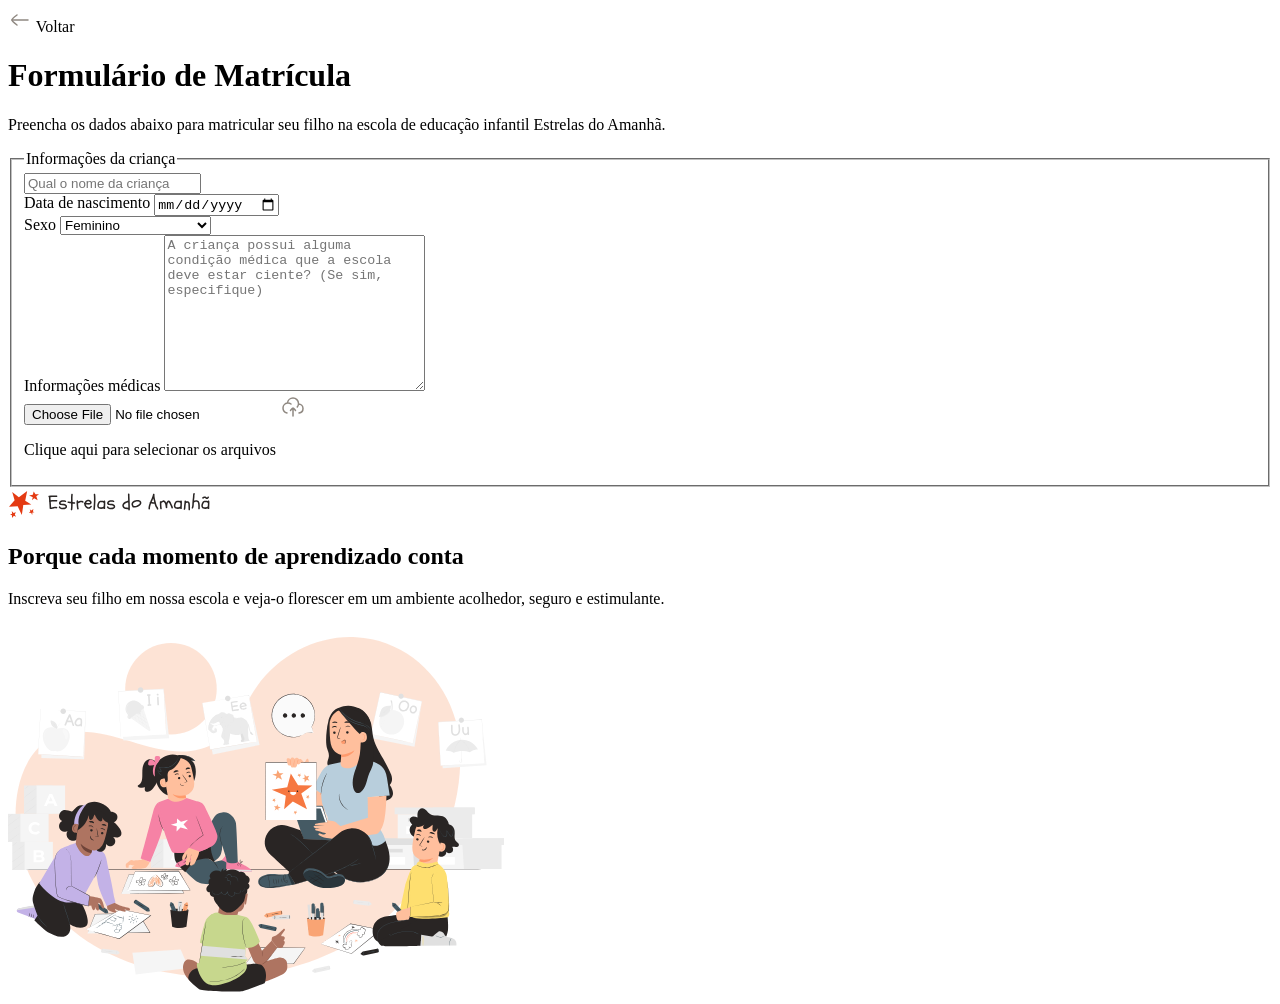
==== index.html @ d5868519 "Configurando os inputs data e select" ====
<!DOCTYPE html>
<html lang="pt-br">
<head>

  <link rel="preconnect" href="https://fonts.googleapis.com">
  <link rel="preconnect" href="https://fonts.gstatic.com" crossorigin>
  <meta charset="UTF-8">
  <meta name="viewport" content="width=device-width, initial-scale=1.0">
  <title>Estrelas do Amanhã</title>

  <link rel="stylesheet" href="styles/index.css">
  <link href="https://fonts.googleapis.com/css2?family=Archivo:ital,wght@0,100..900;1,100..900&family=Poppins:ital,wght@0,100;0,200;0,300;0,400;0,500;0,600;0,700;0,800;0,900;1,100;1,200;1,300;1,400;1,500;1,600;1,700;1,800;1,900&display=swap" rel="stylesheet">
</head>
<body>
  <div id="app">
    <main>
      <div class="main-container">
        <div class="back">
          <img src="assets/icons/arrow-left-02.svg" alt="icone de voltar">
          <span>Voltar</span>
        </div>

        <h1>Formulário de Matrícula</h1>
        <p>Preencha os dados abaixo para matricular seu filho na escola de educação infantil Estrelas do Amanhã.</p>

        <form method="post" enctype="multipart/form-data">
          <fieldset class="child-info">
            <legend>Informações da criança</legend>

            <div class="input-wrapper">
              <label for="fullname"></label>
              <input 
              id="fullname" name="fullname"
              type="text" 
              placeholder="Qual o nome da criança">
            </div>

            <div class="input-wrapper">
              <label for="birth">Data de nascimento</label>
              <input type="date" id="birth" name="birth" lang="pt-BR">
            </div>

            <div class="select-wrapper">
              <label for="gender">Sexo</label>
              <select name="gender" id="gender">
                <option value="female">Feminino</option>
                <option value="male">Masculino</option>
                <option value="na">Prefiro não responder</option>
              </select>
            </div>

            <div class="textarea-wrapper">
              <label for="medical-info">Informações médicas</label>
              <textarea name="medical-info" id="medical-info" 
                cols="30" rows="10"
                placeholder="A criança possui alguma condição médica que a escola deve estar ciente? (Se sim, especifique)"
              ></textarea>
            </div>

            <div class="droparea-wrapper">
              <input type="file" id="birth-file" name="birth-file">
              <img src="assets/icons/cloud-upload.svg" alt="Simbolo de upload">
              <p>
                Clique aqui para selecionar os arquivos
              </p>
            </div>

          </fieldset>

      </div>
    </main>

    <aside>
      <div class="aside-container">
        <header>
          <img src="assets/images/logo.svg" alt="Logo instituição estrelas do amanhã">
          <h2>
            Porque cada momento de 
            <span>
              aprendizado
            </span>
             conta
          </h2>
          <p>Inscreva seu filho em nossa escola e veja-o florescer em um ambiente acolhedor, seguro e estimulante.</p>
        </header>
        <img src="assets/images/Illustration.svg" alt="Ilustração de uma professora ensinando crianças">
      </div>
    </aside>
  </div>
  
  
</body>
</html>
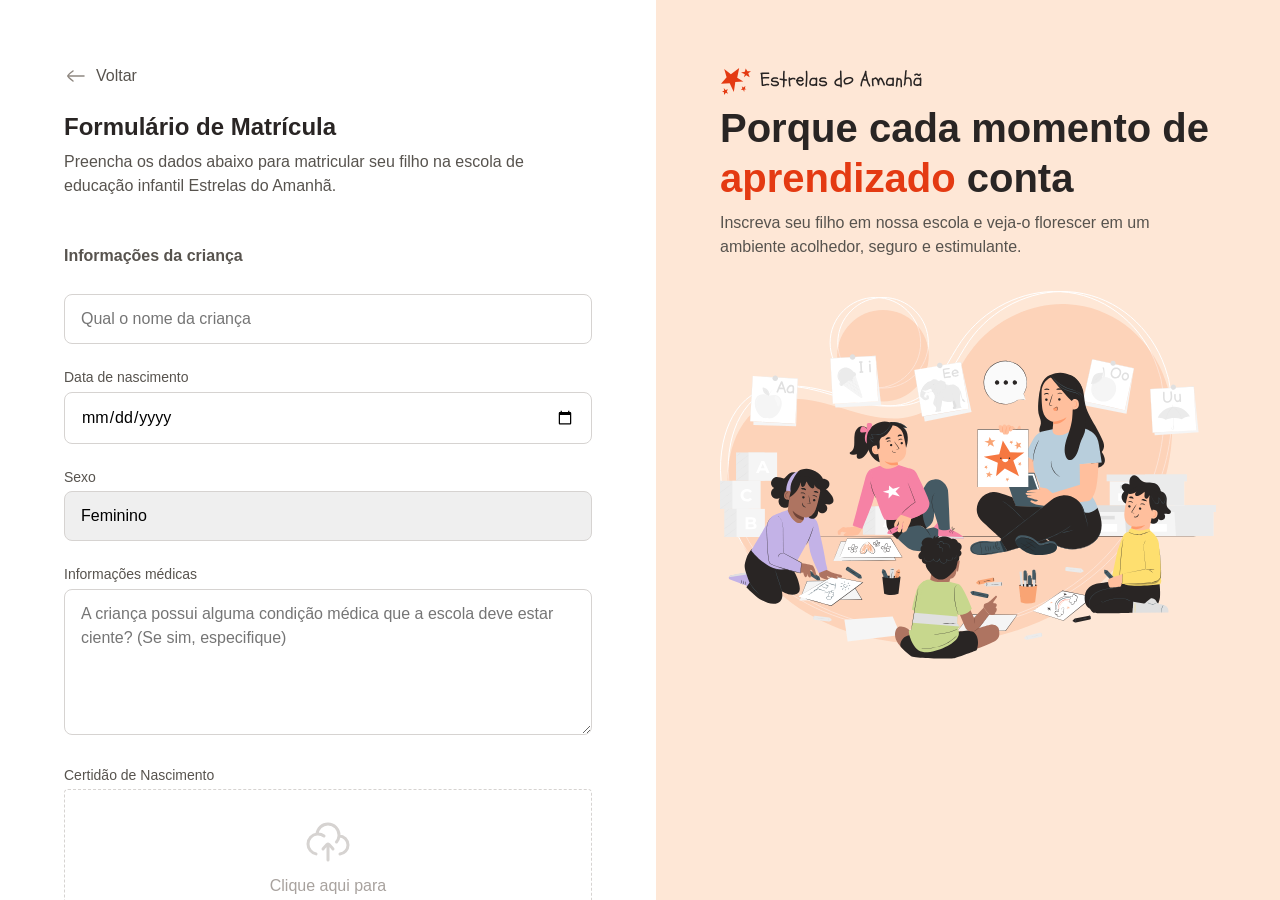
==== commit 0fe71c53: "Trabalhando no campo de envio de arquivos" ====
--- a/index.html
+++ b/index.html
@@ -52,17 +52,30 @@
             <div class="textarea-wrapper">
               <label for="medical-info">Informações médicas</label>
               <textarea name="medical-info" id="medical-info" 
-                cols="30" rows="10"
+                cols="30" rows="5"
                 placeholder="A criança possui alguma condição médica que a escola deve estar ciente? (Se sim, especifique)"
               ></textarea>
             </div>
 
             <div class="droparea-wrapper">
-              <input type="file" id="birth-file" name="birth-file">
-              <img src="assets/icons/cloud-upload.svg" alt="Simbolo de upload">
-              <p>
-                Clique aqui para selecionar os arquivos
-              </p>
+
+              <label for="birth-file">Certidão de Nascimento</label>
+
+              <div class="dropzone">
+                <input type="file" id="birth-file" name="birth-file">
+
+                <svg width="48" height="48" viewBox="0 0 48 48" fill="none" xmlns="http://www.w3.org/2000/svg">
+                  <path d="M34.9552 18.0221C34.97 18.022 34.985 18.022 35 18.022C39.9706 18.022 44 22.0588 44 27.0386C44 31.6796 40.5 35.5016 36 36M34.9552 18.0221C34.9848 17.6921 35 17.3579 35 17.0202C35 10.9339 30.0752 6 24 6C18.2465 6 13.5247 10.4253 13.0408 16.0638M34.9552 18.0221C34.7506 20.2952 33.8572 22.3692 32.4856 24.033M13.0408 16.0638C7.96796 16.5475 4 20.8278 4 26.0366C4 30.8834 7.43552 34.9264 12 35.8546M13.0408 16.0638C13.3565 16.0337 13.6765 16.0183 14 16.0183C16.2516 16.0183 18.3295 16.7639 20.001 18.022" stroke="#D6D3D1" stroke-width="3" stroke-linecap="round" stroke-linejoin="round"/>
+                  <path d="M24 26V42M24 26C22.5996 26 19.9831 29.9886 19 31M24 26C25.4004 26 28.017 29.9886 29 31" stroke="#D6D3D1" stroke-width="3" stroke-linecap="round" stroke-linejoin="round"/>
+                  </svg>                  
+                
+                <p>
+                Clique aqui para <br>
+                selecionar os arquivos
+                </p>
+              </div>
+
+              
             </div>
 
           </fieldset>
--- a/styles/index.css
+++ b/styles/index.css
@@ -0,0 +1,3 @@
+@import url(global.css);
+@import url(layout.css);
+@import url(forms.css);
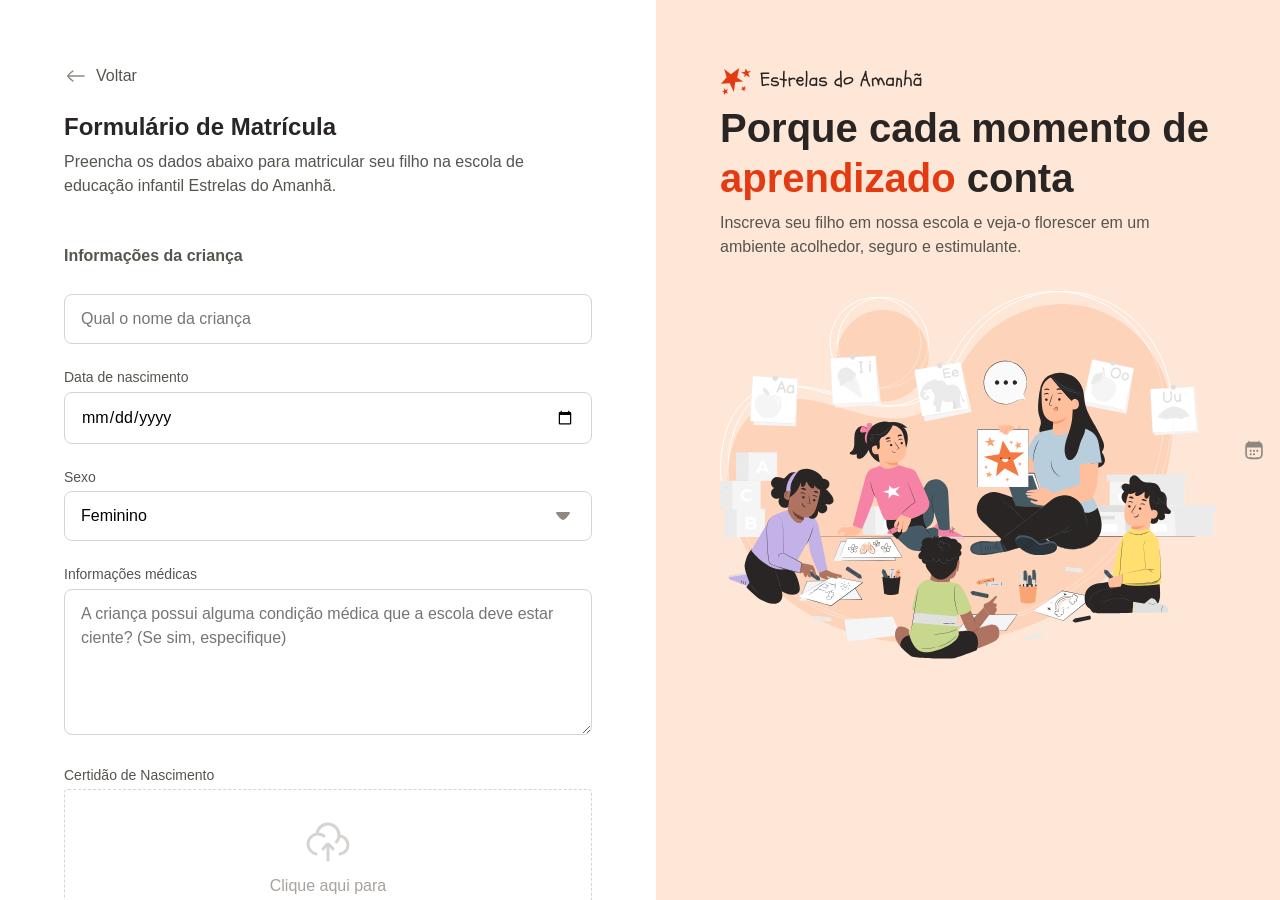
==== commit 0db9ad43: "Finalizando os inputs radio" ====
--- a/index.html
+++ b/index.html
@@ -80,7 +80,135 @@
 
           </fieldset>
 
-      </div>
+          <fieldset class="address">
+            <legend>Endereço residencial</legend>
+
+          <div class="input-wrapper">
+            <label for="cep">CEP</label>
+            <input type="text" id="cep" name="cep">
+          </div>
+
+          <div class="flex">
+            <div class="input-wrapper flex-2">
+              <label for="street">Rua</label>
+              <input type="text" id="street" name="street"
+              value="Rua das Flores" disabled>
+            </div>
+
+            <div class="input-wrapper flex-1">
+              <label for="number">Número</label>
+              <input type="number" id="number" name="number">
+            </div>
+          
+          </div>
+
+          <div class="flex">  
+            <div class="input-wrapper flex-2">
+              <label for="city">Cidade</label>
+              <input type="text" id="city" name="city" value="São Paulo" disabled>
+            </div>
+  
+            <div class="input-wrapper flex-1">
+              <label for="state">Estado</label>
+              <input type="text" id="state" name="state" value="SP" disabled>
+            </div>
+          </div>
+          </fieldset>
+
+          <fieldset class="guardian">
+            <legend>Informações do responsável</legend>
+
+            <div class="input-wrapper">
+              <label for="guardian">Nome do responsável</label>
+              <input type="text" id="guardian" name="guardian">
+              <small>Principal responsável legal e contato de emergência</small>
+            </div>
+
+            <div class="input-wrapper">
+              <label for="phone">Telefone</label>
+              <input type="text" id="phone" name="phone" placeholder="(10) 9 1234-1234">
+            </div>  
+
+            <div class="input-wrapper">
+                <label for="mail">Email</label>
+                <input type="email" id="mail" name="mail" required>
+                <div class="error">
+                  <img src="assets/icons/alert-circle.png" alt="icone vermelho  de alerta">
+                  <span>Insira um e-mail válido</span>
+            </div>
+          </div>
+          </fieldset>
+
+          <fieldset class="enroll-options">
+            <legend>Opções de matrícula</legend>
+
+            <div class="input-wrapper">
+              <label>Selecione o turno de estudo</label>
+              
+              <div class="radio-wrapper">
+                <div class="radio-inner">
+                  <div class="radio-image"></div>
+                  <input type="radio" name="study-shift" value="morning" id="morning">
+                  <img src="assets/icons/sun-cloud-02.svg" alt="icone de sol com nuvem">
+                  <label for="morning">Manhã</label>
+                </div>
+
+                <div class="radio-inner">
+                  <div class="radio-image"></div>
+                  <input type="radio" name="study-shift" value="evening" id="evening">
+                  <img src="assets/icons/sun-02.svg" alt="icone de sol">
+                  <label for="evening">Tarde</label>
+                </div>
+              </div>
+              </div>
+                <div class="input-wrapper">
+                  <label>Em qual esporte você gostaria de inscrever seu filho?</label>
+
+                  <div class="radio-wrapper">
+                    <div class="radio-inner">
+                      <div class="radio-image"></div>
+                      <input type="radio" name="sport" id="football"> <img src="assets/icons/football.svg" alt="icone de futebol">
+                      <label for="football">Futebol</label>
+                    </div>
+
+                    <div class="radio-inner">
+                      <div class="radio-image"></div>
+                      <input type="radio" name="sport" id="basketball"> <img src="assets/icons/basketball-02.svg" alt="icone de basquete">
+                      <label for="basketball">Basquete</label>
+                    </div>
+                    
+                    <div class="radio-inner">
+                      <div class="radio-image"></div>
+                      <input type="radio" name="sport" id="swimming"> <img src="assets/icons/swimming.svg" alt="icone de natação">
+                      <label for="swimming">Natação</label>
+                    </div>
+
+                    <div class="radio-inner">
+                      <div class="radio-image"></div>
+                      <input type="radio" name="sport" id="yoga"> <img src="assets/icons/yoga-02.svg" alt="icone de yoga">
+                      <label for="yoga">Yoga</label>
+                    </div>
+
+                    <div class="radio-inner">
+                      <div class="radio-image"></div>
+                      <input type="radio" name="sport" id="boxing"> <img src="assets/icons/boxing-glove-01.svg" alt="icone de box">
+                      <label for="boxing">Boxe</label>
+                    </div>
+
+                    <div class="radio-inner">
+                      <div class="radio-image"></div>
+                      <input type="radio" name="sport" id="volleyball"> <img src="assets/icons/volleyball.svg" alt="icone de volei">
+                      <label for="volleyball">Voleibol</label>
+                    </div>
+
+                  </div>
+
+                </div>
+
+                </div>
+
+          </fieldset>
+
     </main>
 
     <aside>
